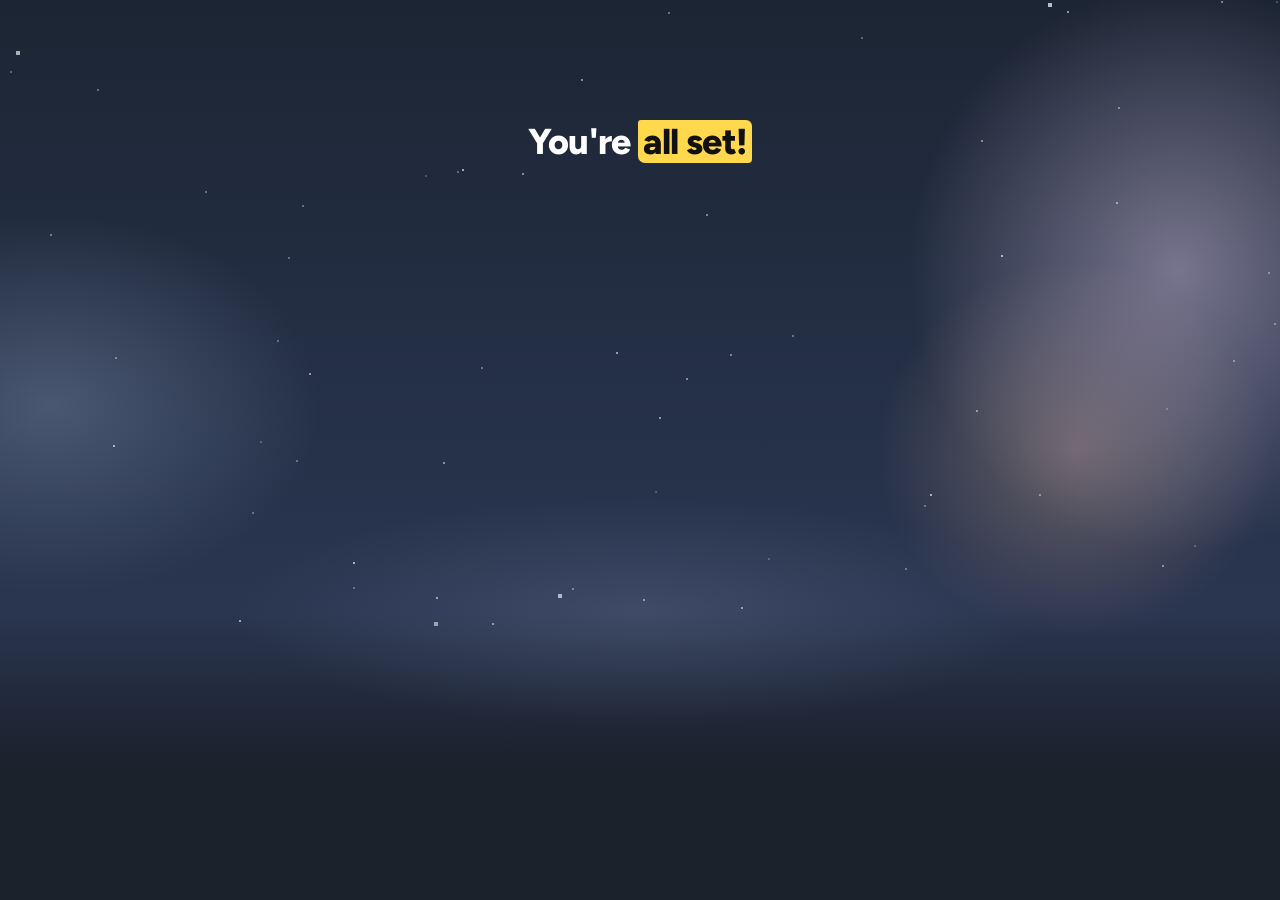
==== completeformnot/index.html @ 5ba27061 "Route survey to qualified/not-qualified pages, drop budget question - Income answer $0-$1,000 goes t" ====
<!doctype html>
<html lang="en">
<head>
  <meta charset="utf-8" />
  <meta name="viewport" content="width=device-width, initial-scale=1" />
  <title>Online masterclass</title>
  <link rel="icon" type="image/png" href="../assets/favicon.png" />
  <link rel="preconnect" href="https://fonts.googleapis.com" />
  <link rel="preconnect" href="https://fonts.gstatic.com" crossorigin />
  <link href="https://fonts.googleapis.com/css2?family=Figtree:wght@400;500;600;700;800&display=swap" rel="stylesheet" />
  <link rel="stylesheet" href="../assets/funnel.css" />
  <style>
    .container { text-align: center; padding-top: 120px; }
    h1 { font-size: 36px; font-weight: 800; letter-spacing: -0.6px; }
  </style>
</head>
<body>
  <!-- Not qualified: replacement income $0 – $1,000 / month -->
  <main class="hero">
    <div class="stars" id="stars" aria-hidden="true"></div>
    <div class="container">
      <h1><span id="greeting">You're</span> <span class="marker">all set!</span></h1>
    </div>
  </main>

  <script src="../assets/event.js"></script>
  <script src="../assets/funnel.js"></script>
  <script>
    const name = firstName();
    if (name) document.getElementById("greeting").textContent = `${name}, you're`;
  </script>
</body>
</html>
---- assets/funnel.css ----
/* Shared styles for the post-registration funnel pages (/regcomplete, /survey) */
:root {
  --bg: #1b222c;
  --sky-top: #1c2533;
  --sky-mid: #26324a;
  --card: #222a35;
  --card-border: rgba(255, 255, 255, 0.22);
  --text: #ffffff;
  --text-dim: rgba(255, 255, 255, 0.72);
  --text-faint: rgba(255, 255, 255, 0.55);
  --blue: #0b5cff;
  --blue-dark: #0846c7;
  --accent: #9cc0ff;
  --red: #d7263d;
  --yellow: #ffd84d;
  --placeholder: #2c3542;
}

* { box-sizing: border-box; margin: 0; padding: 0; }
body {
  font-family: "Figtree", system-ui, -apple-system, sans-serif;
  color: var(--text);
  background: var(--bg);
  -webkit-font-smoothing: antialiased;
  overflow-x: hidden;
  min-height: 100vh;
}
button { font: inherit; color: inherit; cursor: pointer; }

/* ---------- Sky background (matches the landing page) ---------- */
.hero {
  position: relative;
  min-height: 100vh;
  background:
    radial-gradient(ellipse 30% 45% at 92% 30%, rgba(190, 175, 205, 0.55), transparent 70%),
    radial-gradient(ellipse 22% 30% at 84% 50%, rgba(220, 175, 150, 0.35), transparent 70%),
    radial-gradient(ellipse 30% 30% at 4% 45%, rgba(120, 135, 165, 0.45), transparent 70%),
    radial-gradient(ellipse 45% 18% at 50% 68%, rgba(110, 125, 155, 0.30), transparent 70%),
    linear-gradient(180deg, var(--sky-top) 0%, var(--sky-mid) 50%, #2a3550 68%, var(--bg) 85%);
  overflow: hidden;
  padding-bottom: 80px;
}
.stars { position: absolute; inset: 0; pointer-events: none; }
.star { position: absolute; border-radius: 50%; background: #fff; }
.sparkle { position: absolute; width: 30px; height: 30px; pointer-events: none; }
.sparkle::before, .sparkle::after {
  content: ""; position: absolute; left: 50%; top: 50%;
  background: #fff; transform: translate(-50%, -50%);
  border-radius: 2px; box-shadow: 0 0 8px 2px rgba(255,255,255,.5);
}
.sparkle::before { width: 2px; height: 30px; }
.sparkle::after { width: 30px; height: 2px; }

.container {
  position: relative; z-index: 1;
  max-width: 592px; margin: 0 auto; padding: 26px 16px 0;
}

/* ---------- Progress ---------- */
.progress {
  height: 20px; border-radius: 999px;
  background: rgba(10, 14, 20, .55);
  border: 1px solid rgba(255,255,255,.22);
  overflow: hidden;
}
.progress-fill {
  height: 100%; width: 0; min-width: 44px;
  background: var(--blue);
  border-radius: 999px;
  display: flex; align-items: center; justify-content: flex-end;
  padding-right: 10px;
  font-size: 11px; font-weight: 700;
  transition: width .8s cubic-bezier(.2,.8,.2,1);
}

.marker {
  color: #111; background: var(--yellow);
  padding: 0 5px; border-radius: 3px 6px 4px 7px;
  box-decoration-break: clone; -webkit-box-decoration-break: clone;
}

/* ---------- Primary button ---------- */
.btn-primary {
  display: flex; align-items: center; justify-content: center; gap: 6px;
  width: 100%; height: 52px; margin-top: 22px;
  background: var(--blue); color: #fff; text-decoration: none;
  border: 1px solid rgba(255,255,255,.35); border-radius: 10px;
  font-size: 17px; font-weight: 700;
  box-shadow: 0 3px 0 rgba(11, 92, 255, .45), 0 6px 18px rgba(11, 92, 255, .25);
  transition: background .15s, transform .05s, color .15s, box-shadow .15s;
}
.btn-primary[hidden] { display: none; }
.btn-primary:hover:not(:disabled) { background: var(--blue-dark); }
.btn-primary:active:not(:disabled) { transform: translateY(1px); }
.btn-primary:disabled {
  background: var(--card); color: rgba(255,255,255,.6);
  box-shadow: none; cursor: default;
}

/* ---------- Countdown ---------- */
.starts-wrap { text-align: center; margin-top: 30px; }
.starts {
  display: inline-flex; align-items: center; gap: 8px;
  font-size: 13px; color: var(--text-dim);
}
.dot {
  width: 8px; height: 8px; border-radius: 50%; background: #7aa7ff;
  animation: pulse 1.6s ease-in-out infinite;
}
@keyframes pulse { 50% { opacity: .35; } }
.countdown { display: flex; justify-content: center; gap: 10px; margin-top: 14px; }
.unit {
  width: 82px; padding: 10px 0 9px; text-align: center;
  background: rgba(20, 26, 34, .6);
  border: 1px solid rgba(255,255,255,.22); border-radius: 10px;
}
.unit-num { font-size: 29px; font-weight: 700; line-height: 1.1; font-variant-numeric: tabular-nums; }
.unit-label { font-size: 11px; color: var(--text-dim); margin-top: 4px; }
.event-time { margin-top: 14px; font-size: 13px; color: var(--text-faint); }

@media (max-width: 480px) {
  .sparkle { display: none; }
  .unit { width: 68px; }
  .unit-num { font-size: 24px; }
}
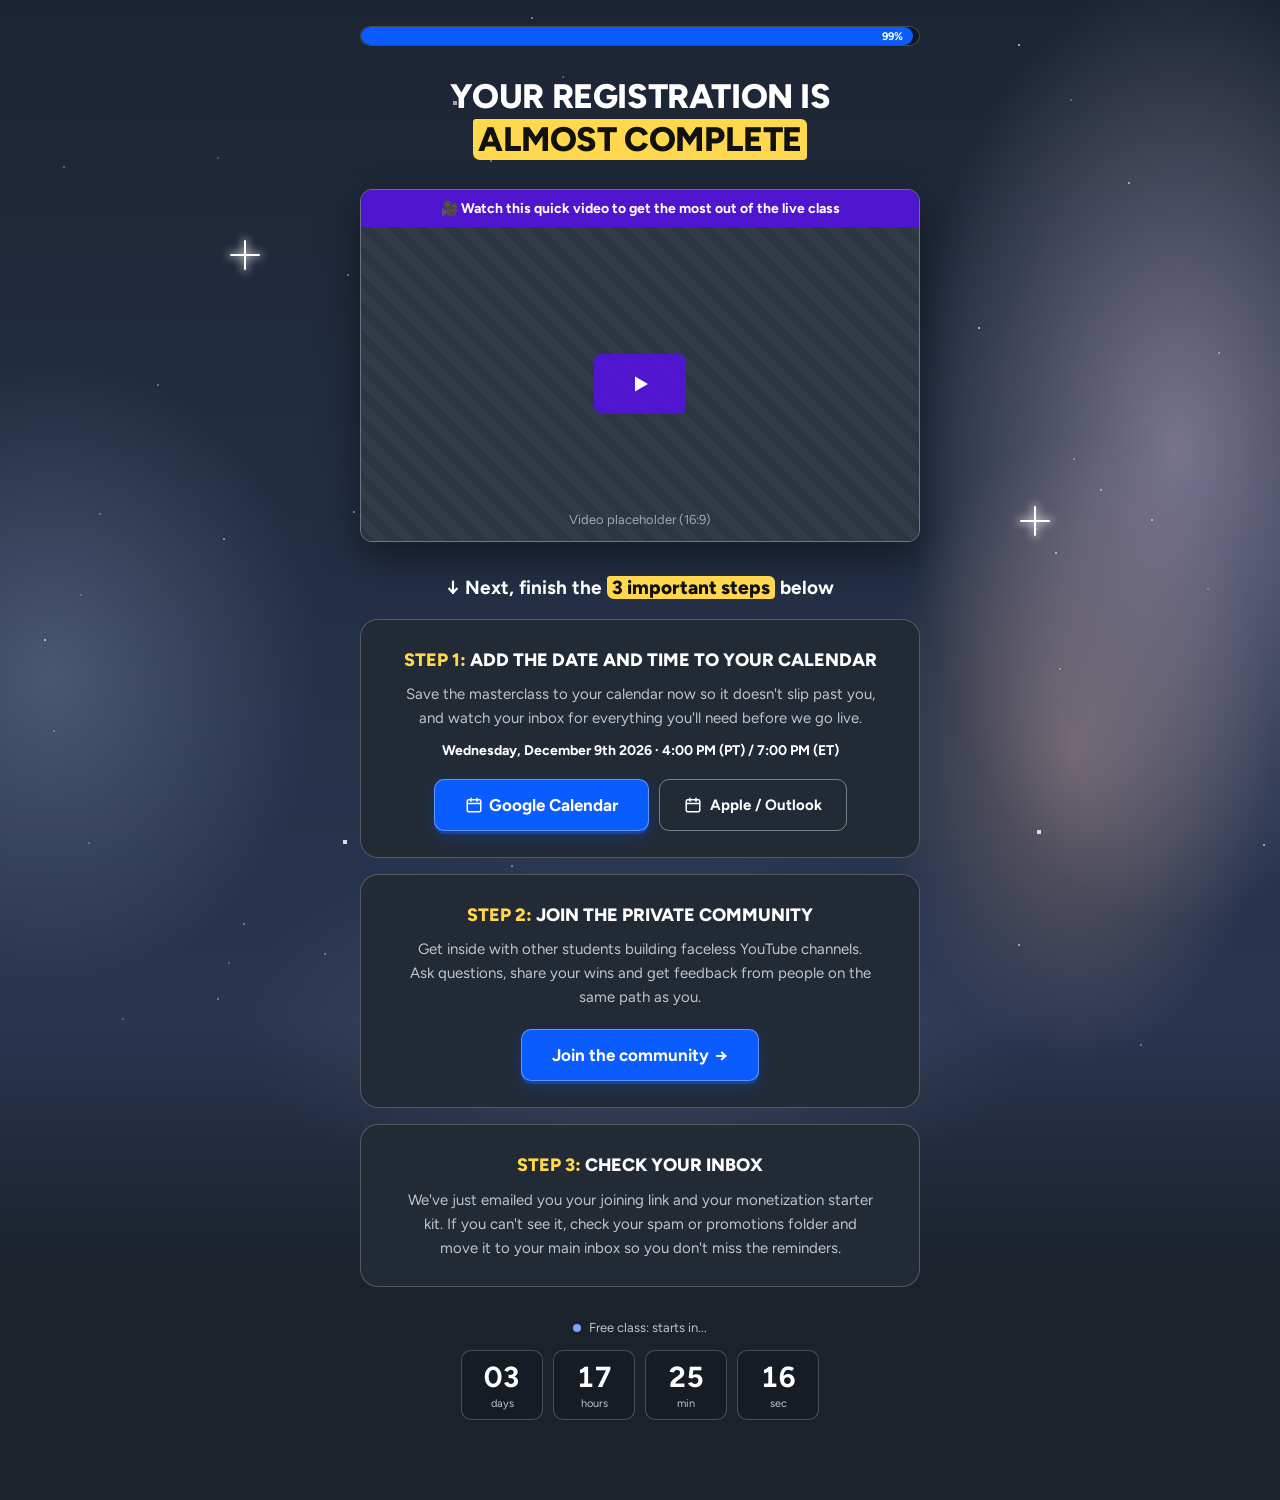
==== commit 4612ef4f: "Build survey result pages with next steps - Qualified: calendar, book a call, community - Not qualif" ====
--- a/completeformnot/index.html
+++ b/completeformnot/index.html
@@ -9,25 +9,69 @@
   <link rel="preconnect" href="https://fonts.gstatic.com" crossorigin />
   <link href="https://fonts.googleapis.com/css2?family=Figtree:wght@400;500;600;700;800&display=swap" rel="stylesheet" />
   <link rel="stylesheet" href="../assets/funnel.css" />
-  <style>
-    .container { text-align: center; padding-top: 120px; }
-    h1 { font-size: 36px; font-weight: 800; letter-spacing: -0.6px; }
-  </style>
+  <link rel="stylesheet" href="../assets/complete.css" />
 </head>
 <body>
   <!-- Not qualified: replacement income $0 – $1,000 / month -->
   <main class="hero">
     <div class="stars" id="stars" aria-hidden="true"></div>
+    <div class="sparkle" style="left:18%;top:16%" aria-hidden="true"></div>
+    <div class="sparkle" style="left:80%;top:34%;width:22px;height:22px" aria-hidden="true"></div>
+
     <div class="container">
-      <h1><span id="greeting">You're</span> <span class="marker">all set!</span></h1>
+      <div class="progress" role="progressbar" aria-valuemin="0" aria-valuemax="100">
+        <div class="progress-fill" id="progress-fill"></div>
+      </div>
+
+      <h1>Your registration is<br /><span class="marker">almost complete</span></h1>
+
+      <div class="video">
+        <div class="video-head">🎥 Watch this quick video to get the most out of the live class</div>
+        <div class="video-body">
+          <div class="ph">Video placeholder (16:9)</div>
+          <button class="play" aria-label="Play video">
+            <svg viewBox="0 0 24 24" fill="#fff"><path d="M7 4.5v15l13-7.5z"/></svg>
+          </button>
+        </div>
+      </div>
+
+      <p class="next">↓ Next, finish the <span class="marker">3 important steps</span> below</p>
+
+      <div class="steps">
+        <section class="step-card">
+          <h2 class="step-title"><span class="step-num">Step 1:</span> Add the date and time to your calendar</h2>
+          <p class="step-text">Save the masterclass to your calendar now so it doesn't slip past you, and watch your inbox for everything you'll need before we go live.</p>
+          <p class="step-when" data-when></p>
+          <div class="btn-row">
+            <a class="btn-primary" data-gcal target="_blank" rel="noopener"><svg viewBox="0 0 24 24" fill="none" stroke="currentColor" stroke-width="2" stroke-linecap="round"><rect x="3" y="5" width="18" height="16" rx="2"/><path d="M3 10h18M8 3v4M16 3v4"/></svg> Google Calendar</a>
+            <a class="btn-outline" data-ics download="masterclass.ics"><svg viewBox="0 0 24 24" fill="none" stroke="currentColor" stroke-width="2" stroke-linecap="round"><rect x="3" y="5" width="18" height="16" rx="2"/><path d="M3 10h18M8 3v4M16 3v4"/></svg> Apple / Outlook</a>
+          </div>
+        </section>
+        <section class="step-card">
+          <h2 class="step-title"><span class="step-num">Step 2:</span> Join the private community</h2>
+          <p class="step-text">Get inside with other students building faceless YouTube channels. Ask questions, share your wins and get feedback from people on the same path as you.</p>
+          <a class="btn-primary" data-community target="_blank" rel="noopener">Join the community <span aria-hidden="true">→</span></a>
+        </section>
+        <section class="step-card">
+          <h2 class="step-title"><span class="step-num">Step 3:</span> Check your inbox</h2>
+          <p class="step-text">We've just emailed you your joining link and your monetization starter kit. If you can't see it, check your spam or promotions folder and move it to your main inbox so you don't miss the reminders.</p>
+        </section>
+      </div>
+
+      <div class="starts-wrap">
+        <div class="starts"><span class="dot"></span>Free class: starts in...</div>
+        <div class="countdown">
+          <div class="unit"><div class="unit-num" id="cd-d">00</div><div class="unit-label">days</div></div>
+          <div class="unit"><div class="unit-num" id="cd-h">00</div><div class="unit-label">hours</div></div>
+          <div class="unit"><div class="unit-num" id="cd-m">00</div><div class="unit-label">min</div></div>
+          <div class="unit"><div class="unit-num" id="cd-s">00</div><div class="unit-label">sec</div></div>
+        </div>
+      </div>
     </div>
   </main>
 
   <script src="../assets/event.js"></script>
   <script src="../assets/funnel.js"></script>
-  <script>
-    const name = firstName();
-    if (name) document.getElementById("greeting").textContent = `${name}, you're`;
-  </script>
+  <script src="../assets/complete.js"></script>
 </body>
 </html>
--- a/assets/complete.css
+++ b/assets/complete.css
@@ -0,0 +1,76 @@
+/* Shared by the survey result pages (/completeformqualified, /completeformnot). Loads after funnel.css. */
+.container { text-align: center; }
+
+h1 {
+  margin-top: 30px;
+  font-size: 34px; font-weight: 800; line-height: 1.25; letter-spacing: -0.4px;
+  text-transform: uppercase;
+}
+
+/* ---------- Video ---------- */
+.video {
+  margin: 28px auto 0; border-radius: 12px; overflow: hidden;
+  border: 1px solid rgba(255,255,255,.35);
+  box-shadow: 0 16px 40px rgba(0,0,0,.45);
+  text-align: left;
+}
+.video-head {
+  background: rgba(84, 20, 220, .92);
+  padding: 10px 14px; text-align: center;
+  font-size: 14px; font-weight: 700;
+}
+.video-body { position: relative; aspect-ratio: 16 / 9; }
+.ph {
+  width: 100%; height: 100%;
+  background:
+    repeating-linear-gradient(45deg, transparent 0 10px, rgba(255,255,255,.03) 10px 20px),
+    var(--placeholder);
+  display: flex; align-items: flex-end; justify-content: center; padding-bottom: 14px;
+  color: var(--text-faint); font-size: 13px;
+}
+.play {
+  position: absolute; left: 50%; top: 50%; transform: translate(-50%, -50%);
+  width: 92px; height: 60px; border-radius: 8px; border: 0;
+  background: rgba(84, 20, 220, .92);
+  display: grid; place-items: center;
+}
+.play svg { width: 24px; height: 24px; }
+
+/* ---------- Steps ---------- */
+.next {
+  margin-top: 34px;
+  font-size: 19px; font-weight: 700;
+}
+.next .marker { font-weight: 800; }
+.steps { display: grid; gap: 16px; margin-top: 20px; }
+.step-card {
+  background: var(--card); border: 1px solid var(--card-border); border-radius: 18px;
+  padding: 28px 26px 26px;
+}
+.step-title { font-size: 18px; font-weight: 800; line-height: 1.35; text-transform: uppercase; }
+.step-num { color: var(--yellow); }
+.step-text { margin: 10px auto 0; max-width: 470px; font-size: 15px; line-height: 1.6; color: var(--text-dim); }
+.step-when { margin-top: 12px; font-size: 14px; font-weight: 700; }
+.step-card .btn-primary { width: auto; display: inline-flex; padding: 0 30px; margin-top: 20px; }
+.step-card .btn-primary svg, .btn-outline svg { width: 18px; height: 18px; flex-shrink: 0; }
+
+.btn-row { display: flex; gap: 10px; justify-content: center; flex-wrap: wrap; margin-top: 20px; }
+.btn-row .btn-primary { margin-top: 0; }
+.btn-outline {
+  display: inline-flex; align-items: center; justify-content: center; gap: 8px;
+  height: 52px; padding: 0 24px;
+  border: 1px solid rgba(255,255,255,.4); border-radius: 10px;
+  color: #fff; text-decoration: none; font-size: 15px; font-weight: 700;
+  background: transparent;
+  transition: background .15s;
+}
+.btn-outline:hover { background: rgba(255,255,255,.06); }
+
+@media (max-width: 480px) {
+  h1 { font-size: 26px; }
+  .next { font-size: 17px; }
+  .step-card { padding: 22px 16px; }
+  .step-title { font-size: 16px; }
+  .btn-row .btn-primary, .btn-row .btn-outline { width: 100%; }
+  .play { width: 70px; height: 46px; }
+}
